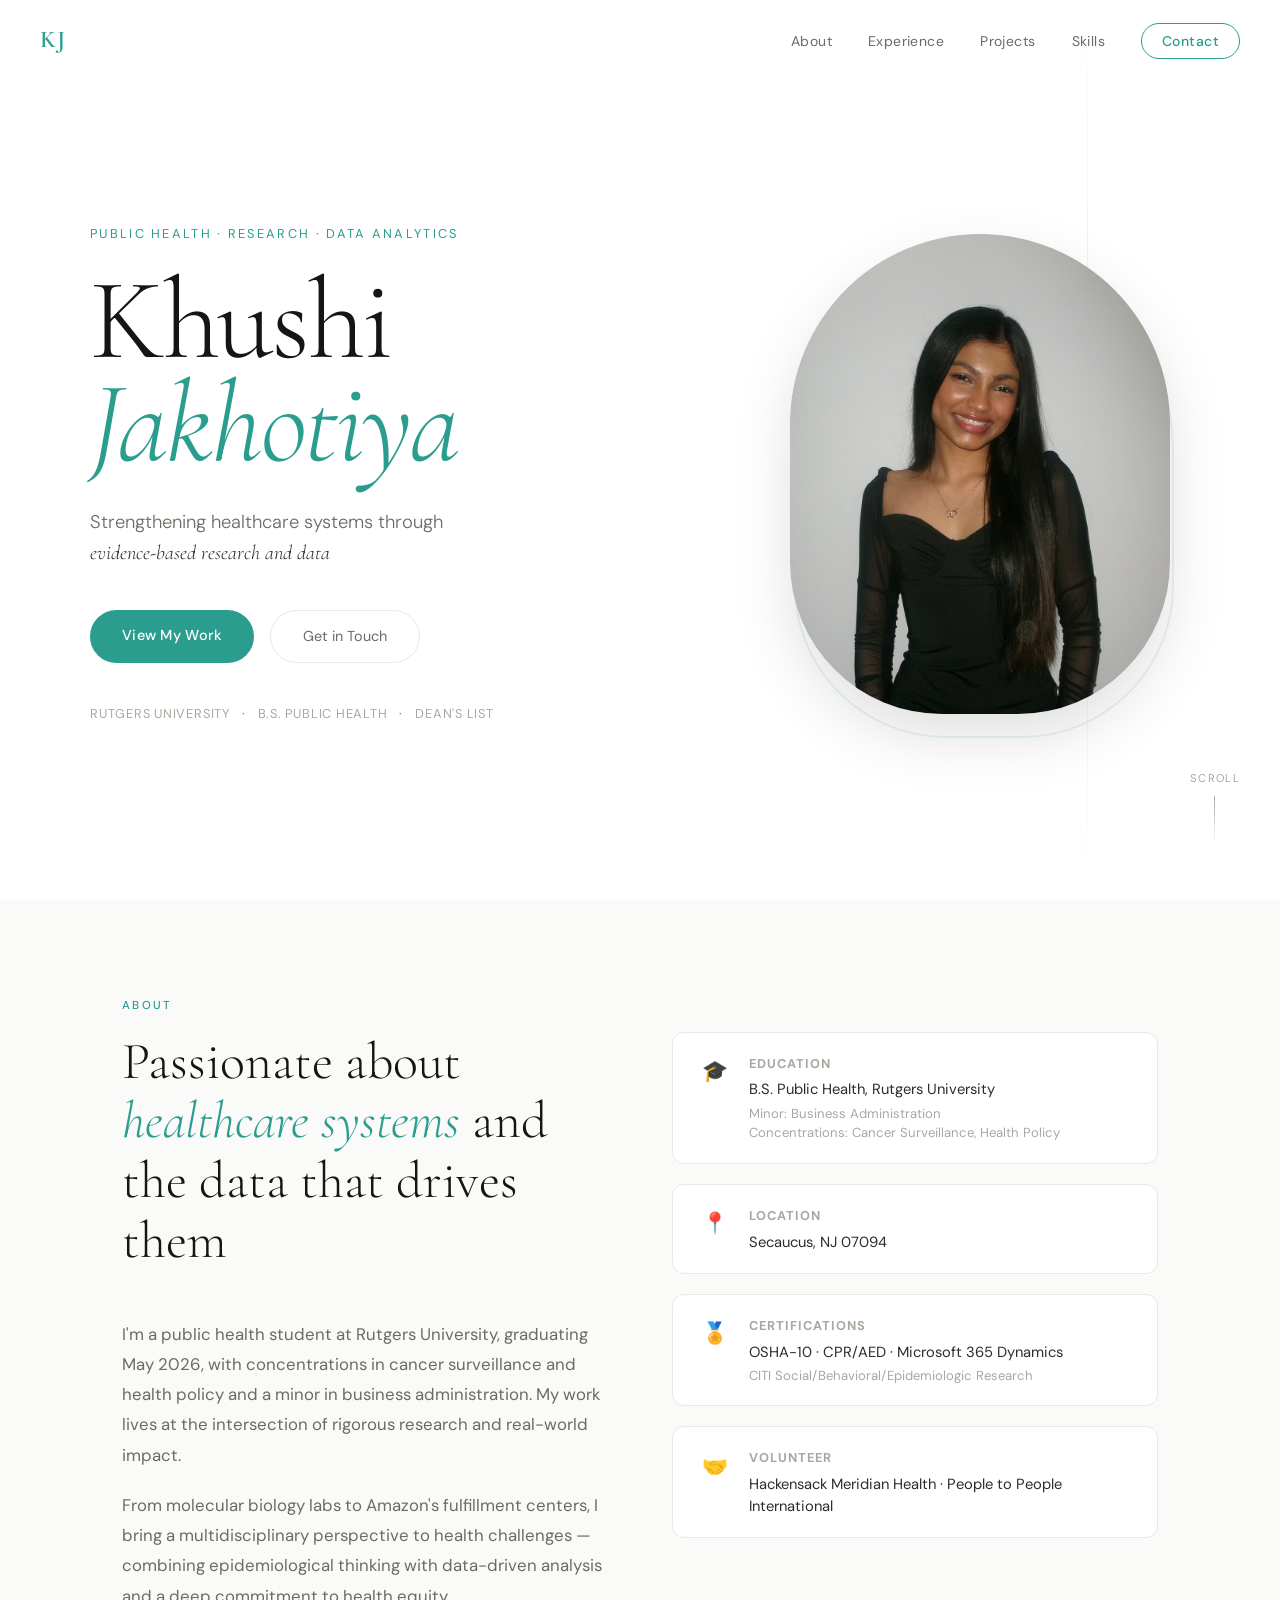
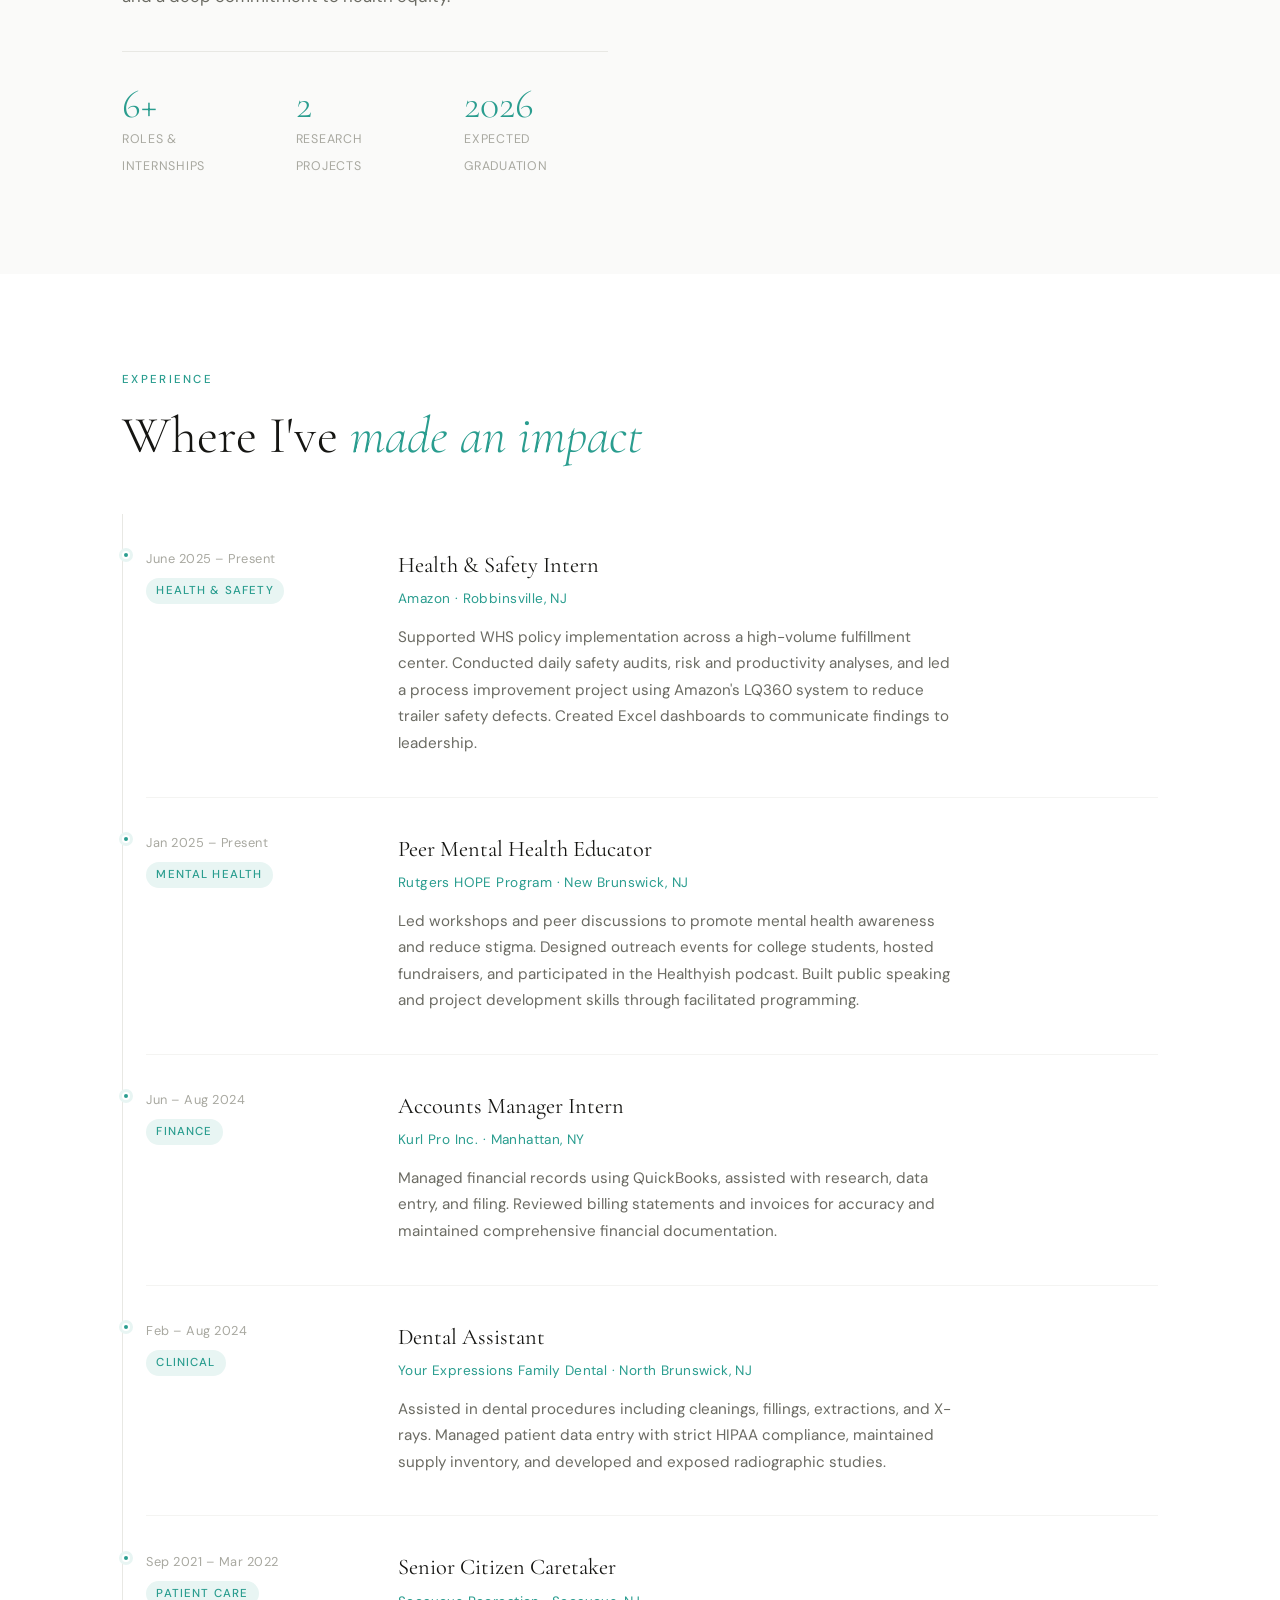
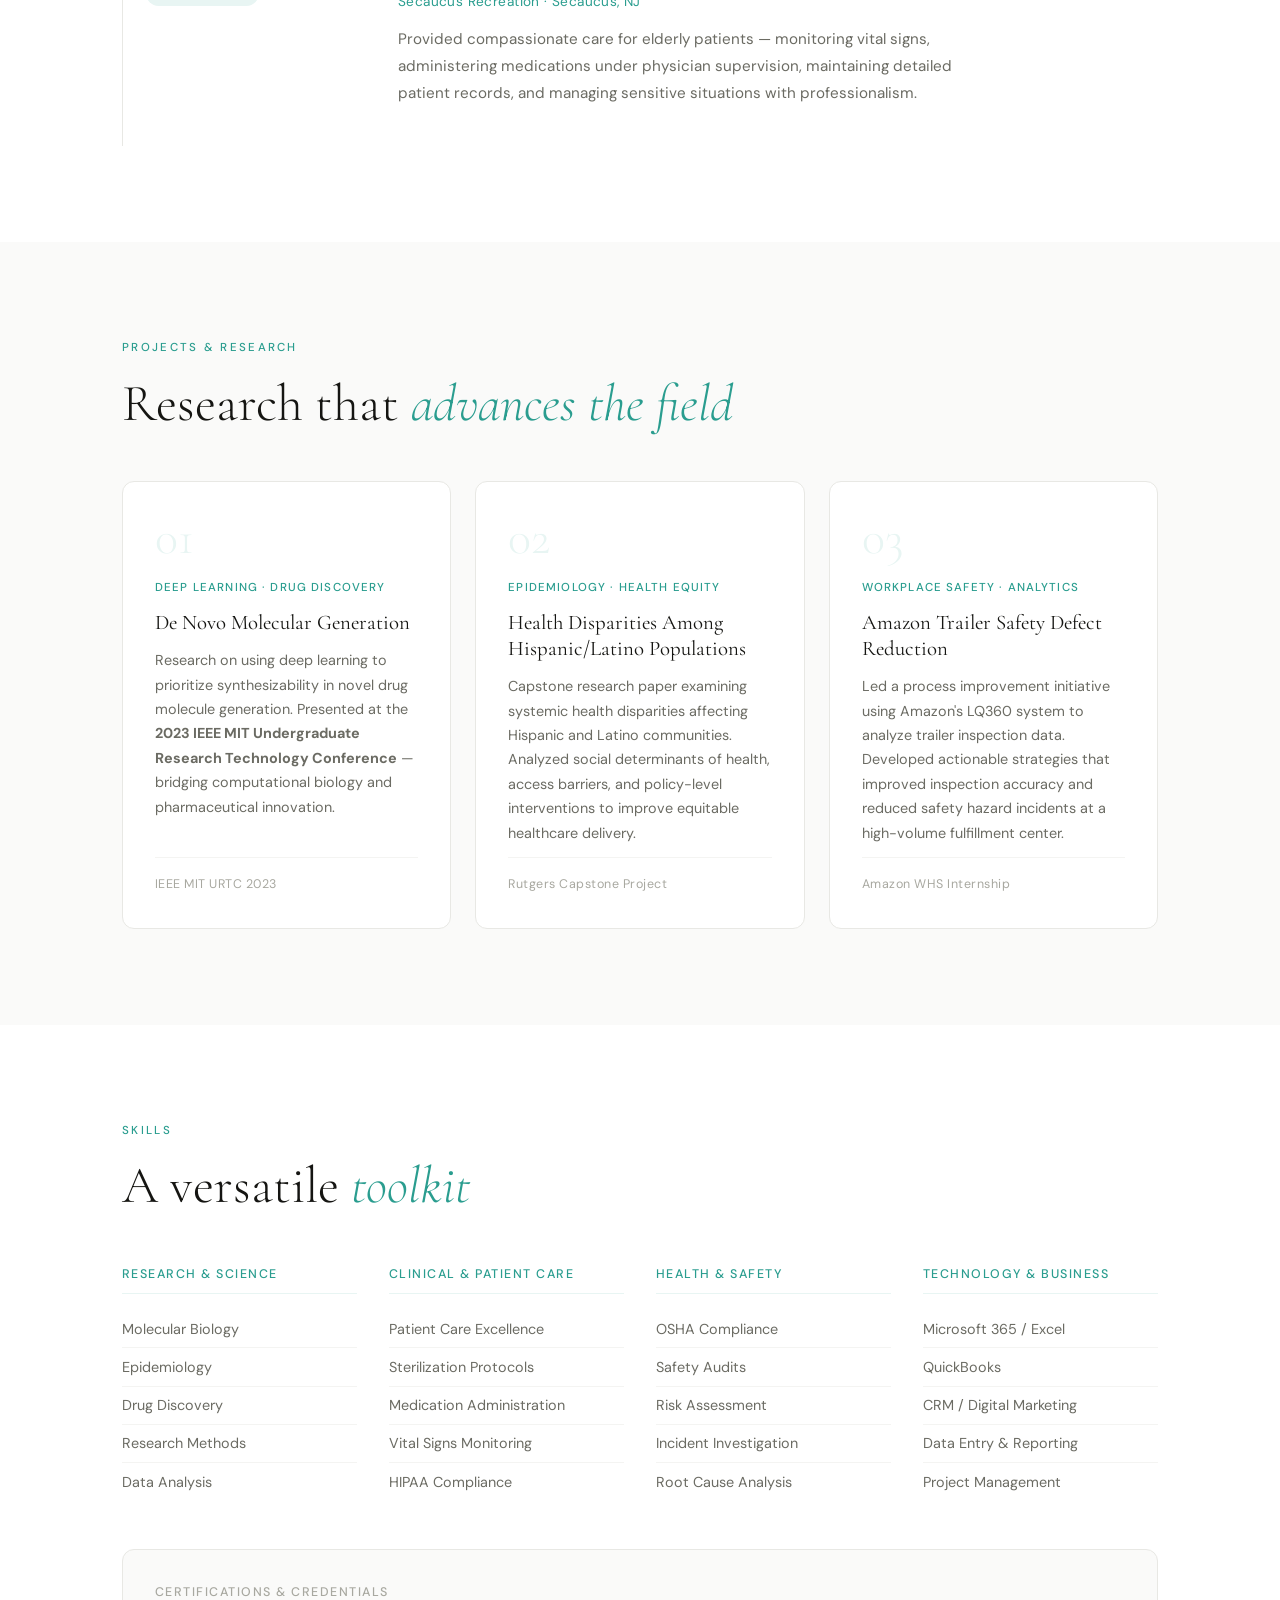
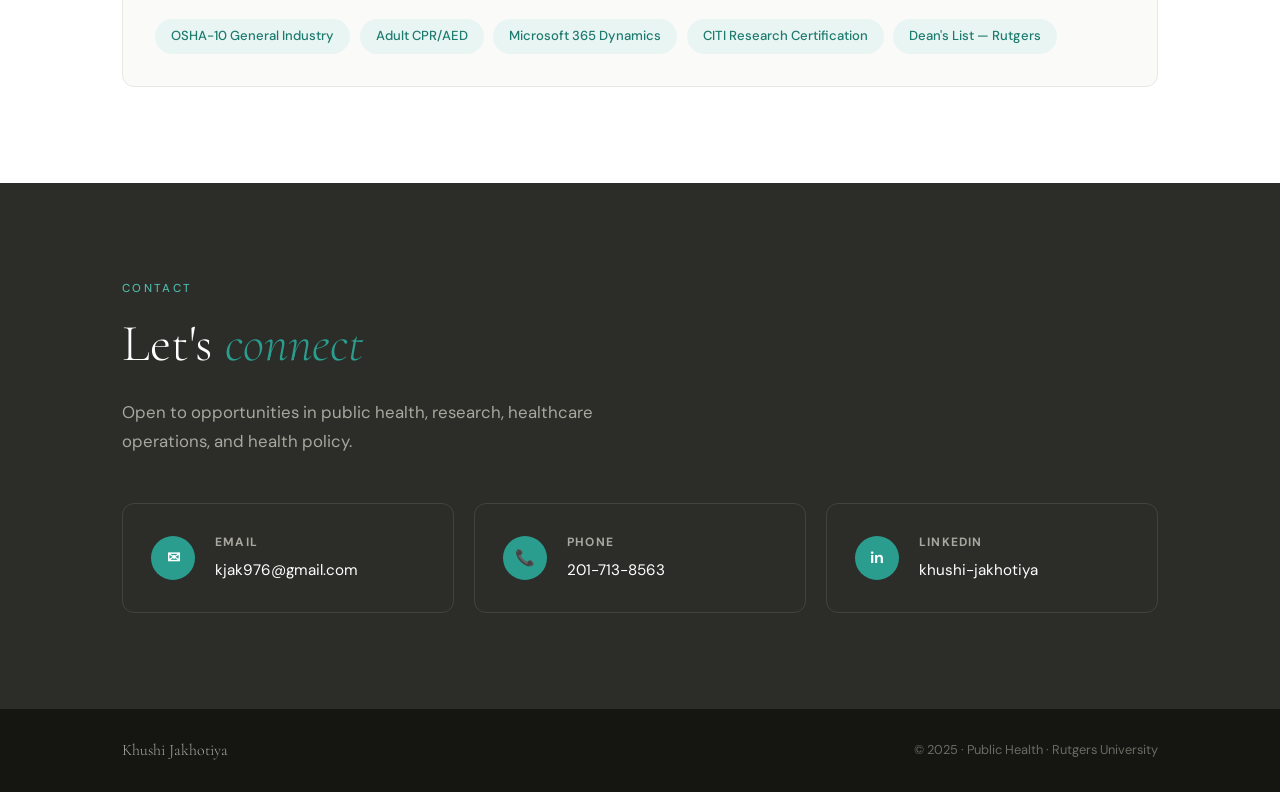
==== index.html @ a1275822 "Add files via upload" ====
<!DOCTYPE html>
<html lang="en">
<head>
  <meta charset="UTF-8" />
  <meta name="viewport" content="width=device-width, initial-scale=1.0" />
  <title>Khushi Jakhotiya — Public Health & Research</title>
  <link rel="stylesheet" href="styles.css" />
  <link rel="preconnect" href="https://fonts.googleapis.com" />
  <link rel="preconnect" href="https://fonts.gstatic.com" crossorigin />
  <link href="https://fonts.googleapis.com/css2?family=Cormorant+Garamond:ital,wght@0,300;0,400;0,600;1,300;1,400&family=DM+Sans:wght@300;400;500&display=swap" rel="stylesheet" />
</head>
<body>

  <!-- NAV -->
  <nav class="nav" id="nav">
    <a href="#hero" class="nav-logo">KJ</a>
    <ul class="nav-links">
      <li><a href="#about">About</a></li>
      <li><a href="#experience">Experience</a></li>
      <li><a href="#projects">Projects</a></li>
      <li><a href="#skills">Skills</a></li>
      <li><a href="#contact" class="nav-cta">Contact</a></li>
    </ul>
    <button class="hamburger" id="hamburger" aria-label="Toggle menu">
      <span></span><span></span><span></span>
    </button>
  </nav>

  <div class="mobile-menu" id="mobileMenu">
    <ul>
      <li><a href="#about" class="mobile-link">About</a></li>
      <li><a href="#experience" class="mobile-link">Experience</a></li>
      <li><a href="#projects" class="mobile-link">Projects</a></li>
      <li><a href="#skills" class="mobile-link">Skills</a></li>
      <li><a href="#contact" class="mobile-link">Contact</a></li>
    </ul>
  </div>

  <!-- HERO -->
  <section class="hero" id="hero">
    <div class="hero-bg-line"></div>
    <div class="hero-inner">
      <div class="hero-content">
        <p class="hero-eyebrow reveal">Public Health · Research · Data Analytics</p>
        <h1 class="hero-name reveal">
          <span class="name-first">Khushi</span><br/>
          <span class="name-last">Jakhotiya</span>
        </h1>
        <p class="hero-tagline reveal">
          Strengthening healthcare systems through<br/>
          <em>evidence-based research and data</em>
        </p>
        <div class="hero-actions reveal">
          <a href="#experience" class="btn-primary">View My Work</a>
          <a href="#contact" class="btn-ghost">Get in Touch</a>
        </div>
        <div class="hero-badge reveal">
          <span>Rutgers University</span>
          <span class="dot">·</span>
          <span>B.S. Public Health</span>
          <span class="dot">·</span>
          <span>Dean's List</span>
        </div>
      </div>
      <div class="hero-photo-wrap reveal">
        <div class="hero-photo-frame">
          <img src="100_1519.jpg" alt="Khushi Jakhotiya" class="hero-photo" />
        </div>
        <div class="hero-photo-accent"></div>
      </div>
    </div>
    <div class="scroll-indicator">
      <span>Scroll</span>
      <div class="scroll-line"></div>
    </div>
  </section>

  <!-- ABOUT -->
  <section class="about" id="about">
    <div class="container">
      <div class="section-label">About</div>
      <div class="about-grid">
        <div class="about-text">
          <h2 class="section-title reveal">Passionate about <em>healthcare systems</em> and the data that drives them</h2>
          <p class="body-text reveal">
            I'm a public health student at Rutgers University, graduating May 2026, with concentrations in cancer surveillance and health policy and a minor in business administration. My work lives at the intersection of rigorous research and real-world impact.
          </p>
          <p class="body-text reveal">
            From molecular biology labs to Amazon's fulfillment centers, I bring a multidisciplinary perspective to health challenges — combining epidemiological thinking with data-driven analysis and a deep commitment to health equity.
          </p>
          <div class="about-stats reveal">
            <div class="stat">
              <span class="stat-num">6+</span>
              <span class="stat-label">Roles & Internships</span>
            </div>
            <div class="stat">
              <span class="stat-num">2</span>
              <span class="stat-label">Research Projects</span>
            </div>
            <div class="stat">
              <span class="stat-num">2026</span>
              <span class="stat-label">Expected Graduation</span>
            </div>
          </div>
        </div>
        <div class="about-details reveal">
          <div class="detail-card">
            <div class="detail-icon">🎓</div>
            <div>
              <strong>Education</strong>
              <p>B.S. Public Health, Rutgers University</p>
              <p class="detail-sub">Minor: Business Administration<br/>Concentrations: Cancer Surveillance, Health Policy</p>
            </div>
          </div>
          <div class="detail-card">
            <div class="detail-icon">📍</div>
            <div>
              <strong>Location</strong>
              <p>Secaucus, NJ 07094</p>
            </div>
          </div>
          <div class="detail-card">
            <div class="detail-icon">🏅</div>
            <div>
              <strong>Certifications</strong>
              <p>OSHA-10 · CPR/AED · Microsoft 365 Dynamics</p>
              <p class="detail-sub">CITI Social/Behavioral/Epidemiologic Research</p>
            </div>
          </div>
          <div class="detail-card">
            <div class="detail-icon">🤝</div>
            <div>
              <strong>Volunteer</strong>
              <p>Hackensack Meridian Health · People to People International</p>
            </div>
          </div>
        </div>
      </div>
    </div>
  </section>

  <!-- EXPERIENCE -->
  <section class="experience" id="experience">
    <div class="container">
      <div class="section-label">Experience</div>
      <h2 class="section-title reveal">Where I've <em>made an impact</em></h2>

      <div class="timeline">

        <div class="timeline-item reveal">
          <div class="timeline-meta">
            <span class="timeline-date">June 2025 – Present</span>
            <span class="timeline-tag">Health & Safety</span>
          </div>
          <div class="timeline-body">
            <h3>Health & Safety Intern</h3>
            <h4>Amazon · Robbinsville, NJ</h4>
            <p>Supported WHS policy implementation across a high-volume fulfillment center. Conducted daily safety audits, risk and productivity analyses, and led a process improvement project using Amazon's LQ360 system to reduce trailer safety defects. Created Excel dashboards to communicate findings to leadership.</p>
          </div>
        </div>

        <div class="timeline-item reveal">
          <div class="timeline-meta">
            <span class="timeline-date">Jan 2025 – Present</span>
            <span class="timeline-tag">Mental Health</span>
          </div>
          <div class="timeline-body">
            <h3>Peer Mental Health Educator</h3>
            <h4>Rutgers HOPE Program · New Brunswick, NJ</h4>
            <p>Led workshops and peer discussions to promote mental health awareness and reduce stigma. Designed outreach events for college students, hosted fundraisers, and participated in the Healthyish podcast. Built public speaking and project development skills through facilitated programming.</p>
          </div>
        </div>

        <div class="timeline-item reveal">
          <div class="timeline-meta">
            <span class="timeline-date">Jun – Aug 2024</span>
            <span class="timeline-tag">Finance</span>
          </div>
          <div class="timeline-body">
            <h3>Accounts Manager Intern</h3>
            <h4>Kurl Pro Inc. · Manhattan, NY</h4>
            <p>Managed financial records using QuickBooks, assisted with research, data entry, and filing. Reviewed billing statements and invoices for accuracy and maintained comprehensive financial documentation.</p>
          </div>
        </div>

        <div class="timeline-item reveal">
          <div class="timeline-meta">
            <span class="timeline-date">Feb – Aug 2024</span>
            <span class="timeline-tag">Clinical</span>
          </div>
          <div class="timeline-body">
            <h3>Dental Assistant</h3>
            <h4>Your Expressions Family Dental · North Brunswick, NJ</h4>
            <p>Assisted in dental procedures including cleanings, fillings, extractions, and X-rays. Managed patient data entry with strict HIPAA compliance, maintained supply inventory, and developed and exposed radiographic studies.</p>
          </div>
        </div>

        <div class="timeline-item reveal">
          <div class="timeline-meta">
            <span class="timeline-date">Sep 2021 – Mar 2022</span>
            <span class="timeline-tag">Patient Care</span>
          </div>
          <div class="timeline-body">
            <h3>Senior Citizen Caretaker</h3>
            <h4>Secaucus Recreation · Secaucus, NJ</h4>
            <p>Provided compassionate care for elderly patients — monitoring vital signs, administering medications under physician supervision, maintaining detailed patient records, and managing sensitive situations with professionalism.</p>
          </div>
        </div>

      </div>
    </div>
  </section>

  <!-- PROJECTS -->
  <section class="projects" id="projects">
    <div class="container">
      <div class="section-label">Projects & Research</div>
      <h2 class="section-title reveal">Research that <em>advances the field</em></h2>

      <div class="projects-grid">
        <div class="project-card reveal">
          <div class="project-num">01</div>
          <div class="project-tag">Deep Learning · Drug Discovery</div>
          <h3>De Novo Molecular Generation</h3>
          <p>Research on using deep learning to prioritize synthesizability in novel drug molecule generation. Presented at the <strong>2023 IEEE MIT Undergraduate Research Technology Conference</strong> — bridging computational biology and pharmaceutical innovation.</p>
          <div class="project-footer">
            <span>IEEE MIT URTC 2023</span>
          </div>
        </div>

        <div class="project-card reveal">
          <div class="project-num">02</div>
          <div class="project-tag">Epidemiology · Health Equity</div>
          <h3>Health Disparities Among Hispanic/Latino Populations</h3>
          <p>Capstone research paper examining systemic health disparities affecting Hispanic and Latino communities. Analyzed social determinants of health, access barriers, and policy-level interventions to improve equitable healthcare delivery.</p>
          <div class="project-footer">
            <span>Rutgers Capstone Project</span>
          </div>
        </div>

        <div class="project-card reveal">
          <div class="project-num">03</div>
          <div class="project-tag">Workplace Safety · Analytics</div>
          <h3>Amazon Trailer Safety Defect Reduction</h3>
          <p>Led a process improvement initiative using Amazon's LQ360 system to analyze trailer inspection data. Developed actionable strategies that improved inspection accuracy and reduced safety hazard incidents at a high-volume fulfillment center.</p>
          <div class="project-footer">
            <span>Amazon WHS Internship</span>
          </div>
        </div>
      </div>
    </div>
  </section>

  <!-- SKILLS -->
  <section class="skills" id="skills">
    <div class="container">
      <div class="section-label">Skills</div>
      <h2 class="section-title reveal">A versatile <em>toolkit</em></h2>

      <div class="skills-grid">
        <div class="skill-group reveal">
          <h4>Research & Science</h4>
          <ul>
            <li>Molecular Biology</li>
            <li>Epidemiology</li>
            <li>Drug Discovery</li>
            <li>Research Methods</li>
            <li>Data Analysis</li>
          </ul>
        </div>
        <div class="skill-group reveal">
          <h4>Clinical & Patient Care</h4>
          <ul>
            <li>Patient Care Excellence</li>
            <li>Sterilization Protocols</li>
            <li>Medication Administration</li>
            <li>Vital Signs Monitoring</li>
            <li>HIPAA Compliance</li>
          </ul>
        </div>
        <div class="skill-group reveal">
          <h4>Health & Safety</h4>
          <ul>
            <li>OSHA Compliance</li>
            <li>Safety Audits</li>
            <li>Risk Assessment</li>
            <li>Incident Investigation</li>
            <li>Root Cause Analysis</li>
          </ul>
        </div>
        <div class="skill-group reveal">
          <h4>Technology & Business</h4>
          <ul>
            <li>Microsoft 365 / Excel</li>
            <li>QuickBooks</li>
            <li>CRM / Digital Marketing</li>
            <li>Data Entry & Reporting</li>
            <li>Project Management</li>
          </ul>
        </div>
      </div>

      <div class="certifications reveal">
        <h4>Certifications & Credentials</h4>
        <div class="cert-pills">
          <span class="pill">OSHA-10 General Industry</span>
          <span class="pill">Adult CPR/AED</span>
          <span class="pill">Microsoft 365 Dynamics</span>
          <span class="pill">CITI Research Certification</span>
          <span class="pill">Dean's List — Rutgers</span>
        </div>
      </div>
    </div>
  </section>

  <!-- CONTACT -->
  <section class="contact" id="contact">
    <div class="container">
      <div class="section-label">Contact</div>
      <h2 class="section-title reveal">Let's <em>connect</em></h2>
      <p class="contact-sub reveal">Open to opportunities in public health, research, healthcare operations, and health policy.</p>

      <div class="contact-grid reveal">
        <a href="mailto:kjak976@gmail.com" class="contact-card">
          <div class="contact-icon">✉</div>
          <div>
            <strong>Email</strong>
            <span>kjak976@gmail.com</span>
          </div>
        </a>
        <a href="tel:2017138563" class="contact-card">
          <div class="contact-icon">📞</div>
          <div>
            <strong>Phone</strong>
            <span>201-713-8563</span>
          </div>
        </a>
        <a href="https://www.linkedin.com/in/khushi-jakhotiya" target="_blank" rel="noopener" class="contact-card">
          <div class="contact-icon">in</div>
          <div>
            <strong>LinkedIn</strong>
            <span>khushi-jakhotiya</span>
          </div>
        </a>
      </div>
    </div>
  </section>

  <!-- FOOTER -->
  <footer class="footer">
    <div class="container footer-inner">
      <span class="footer-name">Khushi Jakhotiya</span>
      <span class="footer-copy">© 2025 · Public Health · Rutgers University</span>
    </div>
  </footer>

  <script src="main.js"></script>
</body>
</html>
---- styles.css ----
/* ─── CSS VARIABLES ─────────────────────────────────────── */
:root {
  --teal:       #2a9d8f;
  --teal-light: #4db6a8;
  --teal-pale:  #e8f5f3;
  --teal-dark:  #1d7a6e;
  --white:      #ffffff;
  --off-white:  #fafaf9;
  --gray-100:   #f4f4f2;
  --gray-200:   #e8e8e4;
  --gray-400:   #a8a8a0;
  --gray-600:   #6b6b63;
  --gray-800:   #2c2c28;
  --black:      #151512;

  --font-display: 'Cormorant Garamond', Georgia, serif;
  --font-body:    'DM Sans', sans-serif;

  --container: 1100px;
  --radius: 12px;
  --transition: 0.35s cubic-bezier(0.4, 0, 0.2, 1);
}

/* ─── RESET ──────────────────────────────────────────────── */
*, *::before, *::after { box-sizing: border-box; margin: 0; padding: 0; }
html { scroll-behavior: smooth; }
body {
  font-family: var(--font-body);
  background: var(--white);
  color: var(--gray-800);
  line-height: 1.7;
  overflow-x: hidden;
}
a { text-decoration: none; color: inherit; }
ul { list-style: none; }
img { display: block; max-width: 100%; }

/* ─── CONTAINER ──────────────────────────────────────────── */
.container {
  max-width: var(--container);
  margin: 0 auto;
  padding: 0 2rem;
}

/* ─── REVEAL ANIMATION ───────────────────────────────────── */
.reveal {
  opacity: 0;
  transform: translateY(28px);
  transition: opacity 0.7s ease, transform 0.7s ease;
}
.reveal.visible {
  opacity: 1;
  transform: translateY(0);
}

/* ─── NAV ────────────────────────────────────────────────── */
.nav {
  position: fixed;
  top: 0; left: 0; right: 0;
  z-index: 100;
  display: flex;
  align-items: center;
  justify-content: space-between;
  padding: 1.25rem 2.5rem;
  transition: background var(--transition), box-shadow var(--transition);
}
.nav.scrolled {
  background: rgba(255,255,255,0.95);
  backdrop-filter: blur(12px);
  box-shadow: 0 1px 0 var(--gray-200);
}
.nav-logo {
  font-family: var(--font-display);
  font-size: 1.5rem;
  font-weight: 600;
  color: var(--teal);
  letter-spacing: 0.05em;
}
.nav-links {
  display: flex;
  gap: 2.25rem;
  align-items: center;
}
.nav-links a {
  font-size: 0.875rem;
  font-weight: 400;
  color: var(--gray-600);
  letter-spacing: 0.03em;
  transition: color var(--transition);
}
.nav-links a:hover { color: var(--teal); }
.nav-cta {
  padding: 0.5rem 1.25rem !important;
  border: 1.5px solid var(--teal) !important;
  border-radius: 40px;
  color: var(--teal) !important;
  font-weight: 500 !important;
  transition: background var(--transition), color var(--transition) !important;
}
.nav-cta:hover {
  background: var(--teal) !important;
  color: white !important;
}
.hamburger {
  display: none;
  flex-direction: column;
  gap: 5px;
  background: none;
  border: none;
  cursor: pointer;
  padding: 4px;
}
.hamburger span {
  display: block;
  width: 22px; height: 2px;
  background: var(--gray-800);
  transition: var(--transition);
}
.mobile-menu {
  display: none;
  position: fixed;
  top: 0; left: 0; right: 0; bottom: 0;
  background: var(--white);
  z-index: 99;
  align-items: center;
  justify-content: center;
}
.mobile-menu.open { display: flex; }
.mobile-menu ul {
  display: flex;
  flex-direction: column;
  gap: 2rem;
  text-align: center;
}
.mobile-link {
  font-family: var(--font-display);
  font-size: 2rem;
  font-weight: 300;
  color: var(--gray-800);
  transition: color var(--transition);
}
.mobile-link:hover { color: var(--teal); }

/* ─── HERO ───────────────────────────────────────────────── */
.hero {
  min-height: 100vh;
  display: flex;
  flex-direction: column;
  justify-content: center;
  padding: 7rem 2.5rem 4rem;
  position: relative;
  background: var(--white);
  overflow: hidden;
}
.hero-bg-line {
  position: absolute;
  top: 0; right: 15%;
  width: 1px;
  height: 100%;
  background: linear-gradient(to bottom, transparent, var(--teal-pale) 30%, var(--teal-pale) 70%, transparent);
}
.hero-inner {
  max-width: var(--container);
  margin: 0 auto;
  width: 100%;
  display: grid;
  grid-template-columns: 1fr 420px;
  gap: 4rem;
  align-items: center;
  position: relative;
}
.hero-content {
  position: relative;
}
.hero-eyebrow {
  font-size: 0.8rem;
  font-weight: 400;
  letter-spacing: 0.18em;
  text-transform: uppercase;
  color: var(--teal);
  margin-bottom: 1.5rem;
}
.hero-name {
  font-family: var(--font-display);
  font-size: clamp(3.5rem, 9vw, 7.5rem);
  font-weight: 300;
  line-height: 0.9;
  color: var(--black);
  margin-bottom: 2rem;
  letter-spacing: -0.02em;
}
.name-last {
  color: var(--teal);
  font-style: italic;
}
.hero-tagline {
  font-size: clamp(1rem, 2vw, 1.15rem);
  color: var(--gray-600);
  font-weight: 300;
  line-height: 1.6;
  margin-bottom: 2.5rem;
}
.hero-tagline em {
  color: var(--gray-800);
  font-style: italic;
  font-family: var(--font-display);
  font-size: 1.1em;
}
.hero-actions {
  display: flex;
  gap: 1rem;
  flex-wrap: wrap;
  margin-bottom: 2.5rem;
}
.hero-badge {
  display: flex;
  align-items: center;
  gap: 0.75rem;
  font-size: 0.8rem;
  color: var(--gray-400);
  letter-spacing: 0.06em;
  text-transform: uppercase;
  flex-wrap: wrap;
}
/* Photo */
.hero-photo-wrap {
  position: relative;
  display: flex;
  justify-content: center;
}
.hero-photo-frame {
  position: relative;
  width: 380px;
  height: 480px;
  border-radius: 200px 200px 160px 160px;
  overflow: hidden;
  z-index: 2;
  box-shadow: 0 24px 60px rgba(0,0,0,0.12);
}
.hero-photo {
  width: 100%;
  height: 100%;
  object-fit: cover;
  object-position: center top;
  display: block;
  transition: transform 0.6s ease;
}
.hero-photo-frame:hover .hero-photo {
  transform: scale(1.04);
}
.hero-photo-accent {
  position: absolute;
  top: 24px;
  left: 24px;
  width: 380px;
  height: 480px;
  border-radius: 200px 200px 160px 160px;
  border: 2px solid var(--teal-pale);
  z-index: 1;
}
.dot { color: var(--teal); }
.scroll-indicator {
  position: absolute;
  right: 2.5rem;
  bottom: 3.5rem;
  display: flex;
  flex-direction: column;
  align-items: center;
  gap: 0.5rem;
  font-size: 0.7rem;
  letter-spacing: 0.12em;
  text-transform: uppercase;
  color: var(--gray-400);
}
.scroll-line {
  width: 1px;
  height: 48px;
  background: linear-gradient(to bottom, var(--gray-400), transparent);
  animation: scrollPulse 2s ease infinite;
}
@keyframes scrollPulse {
  0%, 100% { opacity: 0.3; transform: scaleY(1); }
  50% { opacity: 1; transform: scaleY(1.1); }
}

/* ─── BUTTONS ────────────────────────────────────────────── */
.btn-primary {
  display: inline-block;
  padding: 0.85rem 2rem;
  background: var(--teal);
  color: white;
  border-radius: 40px;
  font-size: 0.9rem;
  font-weight: 500;
  letter-spacing: 0.02em;
  transition: background var(--transition), transform var(--transition), box-shadow var(--transition);
}
.btn-primary:hover {
  background: var(--teal-dark);
  transform: translateY(-2px);
  box-shadow: 0 8px 24px rgba(42,157,143,0.3);
}
.btn-ghost {
  display: inline-block;
  padding: 0.85rem 2rem;
  border: 1.5px solid var(--gray-200);
  color: var(--gray-600);
  border-radius: 40px;
  font-size: 0.9rem;
  font-weight: 400;
  transition: border-color var(--transition), color var(--transition);
}
.btn-ghost:hover {
  border-color: var(--teal);
  color: var(--teal);
}

/* ─── SECTION SHARED ─────────────────────────────────────── */
section { padding: 6rem 0; }
.section-label {
  font-size: 0.72rem;
  font-weight: 500;
  letter-spacing: 0.2em;
  text-transform: uppercase;
  color: var(--teal);
  margin-bottom: 1rem;
}
.section-title {
  font-family: var(--font-display);
  font-size: clamp(2rem, 5vw, 3.25rem);
  font-weight: 300;
  line-height: 1.15;
  color: var(--black);
  margin-bottom: 3rem;
}
.section-title em {
  color: var(--teal);
  font-style: italic;
}
.body-text {
  font-size: 1.05rem;
  color: var(--gray-600);
  line-height: 1.8;
  max-width: 520px;
  margin-bottom: 1.25rem;
}

/* ─── ABOUT ──────────────────────────────────────────────── */
.about { background: var(--off-white); }
.about-grid {
  display: grid;
  grid-template-columns: 1fr 1fr;
  gap: 4rem;
  align-items: start;
}
.about-stats {
  display: flex;
  gap: 2.5rem;
  margin-top: 2.5rem;
  padding-top: 2rem;
  border-top: 1px solid var(--gray-200);
}
.stat-num {
  display: block;
  font-family: var(--font-display);
  font-size: 2.5rem;
  font-weight: 300;
  color: var(--teal);
  line-height: 1;
}
.stat-label {
  font-size: 0.78rem;
  color: var(--gray-400);
  text-transform: uppercase;
  letter-spacing: 0.06em;
}
.about-details {
  display: flex;
  flex-direction: column;
  gap: 1.25rem;
}
.detail-card {
  display: flex;
  gap: 1rem;
  padding: 1.25rem 1.5rem;
  background: var(--white);
  border-radius: var(--radius);
  border: 1px solid var(--gray-200);
  transition: border-color var(--transition), box-shadow var(--transition);
}
.detail-card:hover {
  border-color: var(--teal-light);
  box-shadow: 0 4px 20px rgba(42,157,143,0.08);
}
.detail-icon {
  font-size: 1.3rem;
  flex-shrink: 0;
  width: 36px;
  height: 36px;
  display: flex;
  align-items: center;
  justify-content: center;
}
.detail-card strong {
  display: block;
  font-size: 0.8rem;
  text-transform: uppercase;
  letter-spacing: 0.08em;
  color: var(--gray-400);
  margin-bottom: 0.25rem;
}
.detail-card p { font-size: 0.92rem; color: var(--gray-800); line-height: 1.5; }
.detail-sub { color: var(--gray-400) !important; font-size: 0.82rem !important; margin-top: 0.2rem; }

/* ─── EXPERIENCE ─────────────────────────────────────────── */
.experience { background: var(--white); }
.timeline { position: relative; padding-left: 1.5rem; }
.timeline::before {
  content: '';
  position: absolute;
  left: 0; top: 0; bottom: 0;
  width: 1px;
  background: var(--gray-200);
}
.timeline-item {
  position: relative;
  display: grid;
  grid-template-columns: 220px 1fr;
  gap: 2rem;
  padding: 2rem 0 2.5rem;
  border-bottom: 1px solid var(--gray-100);
}
.timeline-item::before {
  content: '';
  position: absolute;
  left: -1.5rem;
  top: 2.35rem;
  width: 8px; height: 8px;
  border-radius: 50%;
  background: var(--teal);
  border: 2px solid var(--white);
  box-shadow: 0 0 0 3px var(--teal-pale);
}
.timeline-item:last-child { border-bottom: none; }
.timeline-meta {
  display: flex;
  flex-direction: column;
  gap: 0.5rem;
  padding-top: 0.15rem;
}
.timeline-date {
  font-size: 0.8rem;
  color: var(--gray-400);
  letter-spacing: 0.04em;
}
.timeline-tag {
  display: inline-block;
  font-size: 0.72rem;
  font-weight: 500;
  letter-spacing: 0.1em;
  text-transform: uppercase;
  color: var(--teal);
  background: var(--teal-pale);
  padding: 0.2rem 0.65rem;
  border-radius: 20px;
  width: fit-content;
}
.timeline-body h3 {
  font-family: var(--font-display);
  font-size: 1.4rem;
  font-weight: 400;
  color: var(--black);
  margin-bottom: 0.2rem;
}
.timeline-body h4 {
  font-size: 0.85rem;
  font-weight: 400;
  color: var(--teal);
  margin-bottom: 0.85rem;
  letter-spacing: 0.03em;
}
.timeline-body p {
  font-size: 0.95rem;
  color: var(--gray-600);
  line-height: 1.75;
  max-width: 560px;
}

/* ─── PROJECTS ───────────────────────────────────────────── */
.projects { background: var(--off-white); }
.projects-grid {
  display: grid;
  grid-template-columns: repeat(3, 1fr);
  gap: 1.5rem;
}
.project-card {
  background: var(--white);
  border: 1px solid var(--gray-200);
  border-radius: var(--radius);
  padding: 2rem;
  display: flex;
  flex-direction: column;
  gap: 0.75rem;
  transition: border-color var(--transition), box-shadow var(--transition), transform var(--transition);
  cursor: default;
}
.project-card:hover {
  border-color: var(--teal);
  box-shadow: 0 12px 40px rgba(42,157,143,0.1);
  transform: translateY(-4px);
}
.project-num {
  font-family: var(--font-display);
  font-size: 3rem;
  font-weight: 300;
  color: var(--teal-pale);
  line-height: 1;
  margin-bottom: 0.25rem;
}
.project-tag {
  font-size: 0.72rem;
  font-weight: 500;
  letter-spacing: 0.1em;
  text-transform: uppercase;
  color: var(--teal);
}
.project-card h3 {
  font-family: var(--font-display);
  font-size: 1.3rem;
  font-weight: 400;
  color: var(--black);
  line-height: 1.25;
}
.project-card p {
  font-size: 0.9rem;
  color: var(--gray-600);
  line-height: 1.7;
  flex: 1;
}
.project-footer {
  padding-top: 1rem;
  border-top: 1px solid var(--gray-100);
  font-size: 0.78rem;
  color: var(--gray-400);
  letter-spacing: 0.04em;
}

/* ─── SKILLS ─────────────────────────────────────────────── */
.skills { background: var(--white); }
.skills-grid {
  display: grid;
  grid-template-columns: repeat(4, 1fr);
  gap: 2rem;
  margin-bottom: 3rem;
}
.skill-group h4 {
  font-size: 0.78rem;
  font-weight: 500;
  letter-spacing: 0.12em;
  text-transform: uppercase;
  color: var(--teal);
  margin-bottom: 1rem;
  padding-bottom: 0.5rem;
  border-bottom: 1px solid var(--teal-pale);
}
.skill-group li {
  font-size: 0.9rem;
  color: var(--gray-600);
  padding: 0.4rem 0;
  border-bottom: 1px solid var(--gray-100);
}
.skill-group li:last-child { border-bottom: none; }
.certifications {
  padding: 2rem;
  background: var(--off-white);
  border-radius: var(--radius);
  border: 1px solid var(--gray-200);
}
.certifications h4 {
  font-size: 0.78rem;
  font-weight: 500;
  letter-spacing: 0.12em;
  text-transform: uppercase;
  color: var(--gray-400);
  margin-bottom: 1rem;
}
.cert-pills {
  display: flex;
  flex-wrap: wrap;
  gap: 0.6rem;
}
.pill {
  font-size: 0.82rem;
  padding: 0.4rem 1rem;
  background: var(--teal-pale);
  color: var(--teal-dark);
  border-radius: 40px;
  font-weight: 500;
}

/* ─── CONTACT ────────────────────────────────────────────── */
.contact { background: var(--gray-800); }
.contact .section-label { color: var(--teal-light); }
.contact .section-title { color: var(--white); }
.contact-sub {
  font-size: 1.05rem;
  color: var(--gray-400);
  margin-top: -1.5rem;
  margin-bottom: 3rem;
  max-width: 480px;
}
.contact-grid {
  display: grid;
  grid-template-columns: repeat(3, 1fr);
  gap: 1.25rem;
}
.contact-card {
  display: flex;
  align-items: center;
  gap: 1.25rem;
  padding: 1.75rem;
  border: 1px solid rgba(255,255,255,0.1);
  border-radius: var(--radius);
  color: var(--white);
  transition: border-color var(--transition), background var(--transition), transform var(--transition);
}
.contact-card:hover {
  border-color: var(--teal);
  background: rgba(42,157,143,0.08);
  transform: translateY(-3px);
}
.contact-icon {
  width: 44px; height: 44px;
  background: var(--teal);
  border-radius: 50%;
  display: flex; align-items: center; justify-content: center;
  font-size: 1rem;
  font-weight: 700;
  color: white;
  flex-shrink: 0;
}
.contact-card strong {
  display: block;
  font-size: 0.75rem;
  text-transform: uppercase;
  letter-spacing: 0.1em;
  color: var(--gray-400);
  margin-bottom: 0.2rem;
}
.contact-card span {
  font-size: 0.95rem;
  color: var(--white);
}

/* ─── FOOTER ─────────────────────────────────────────────── */
.footer {
  background: var(--black);
  padding: 1.75rem 0;
}
.footer-inner {
  display: flex;
  align-items: center;
  justify-content: space-between;
}
.footer-name {
  font-family: var(--font-display);
  font-size: 1rem;
  font-weight: 300;
  color: var(--gray-400);
}
.footer-copy {
  font-size: 0.8rem;
  color: var(--gray-600);
}

/* ─── RESPONSIVE ─────────────────────────────────────────── */
@media (max-width: 960px) {
  .hero-inner { grid-template-columns: 1fr; gap: 2.5rem; }
  .hero-photo-wrap { order: -1; }
  .hero-photo-frame { width: 260px; height: 330px; }
  .hero-photo-accent { width: 260px; height: 330px; }
  .about-grid { grid-template-columns: 1fr; gap: 2.5rem; }
  .timeline-item { grid-template-columns: 1fr; gap: 0.5rem; }
  .projects-grid { grid-template-columns: 1fr; }
  .skills-grid { grid-template-columns: repeat(2, 1fr); }
  .contact-grid { grid-template-columns: 1fr; }
}
@media (max-width: 680px) {
  .nav-links { display: none; }
  .hamburger { display: flex; }
  .hero { padding: 6rem 1.5rem 3rem; }
  .hero-photo-frame { width: 180px; height: 230px; }
  .hero-photo-accent { width: 180px; height: 230px; }
  .scroll-indicator { display: none; }
  .skills-grid { grid-template-columns: 1fr; }
  section { padding: 4rem 0; }
  .container { padding: 0 1.5rem; }
  .about-stats { gap: 1.5rem; }
}
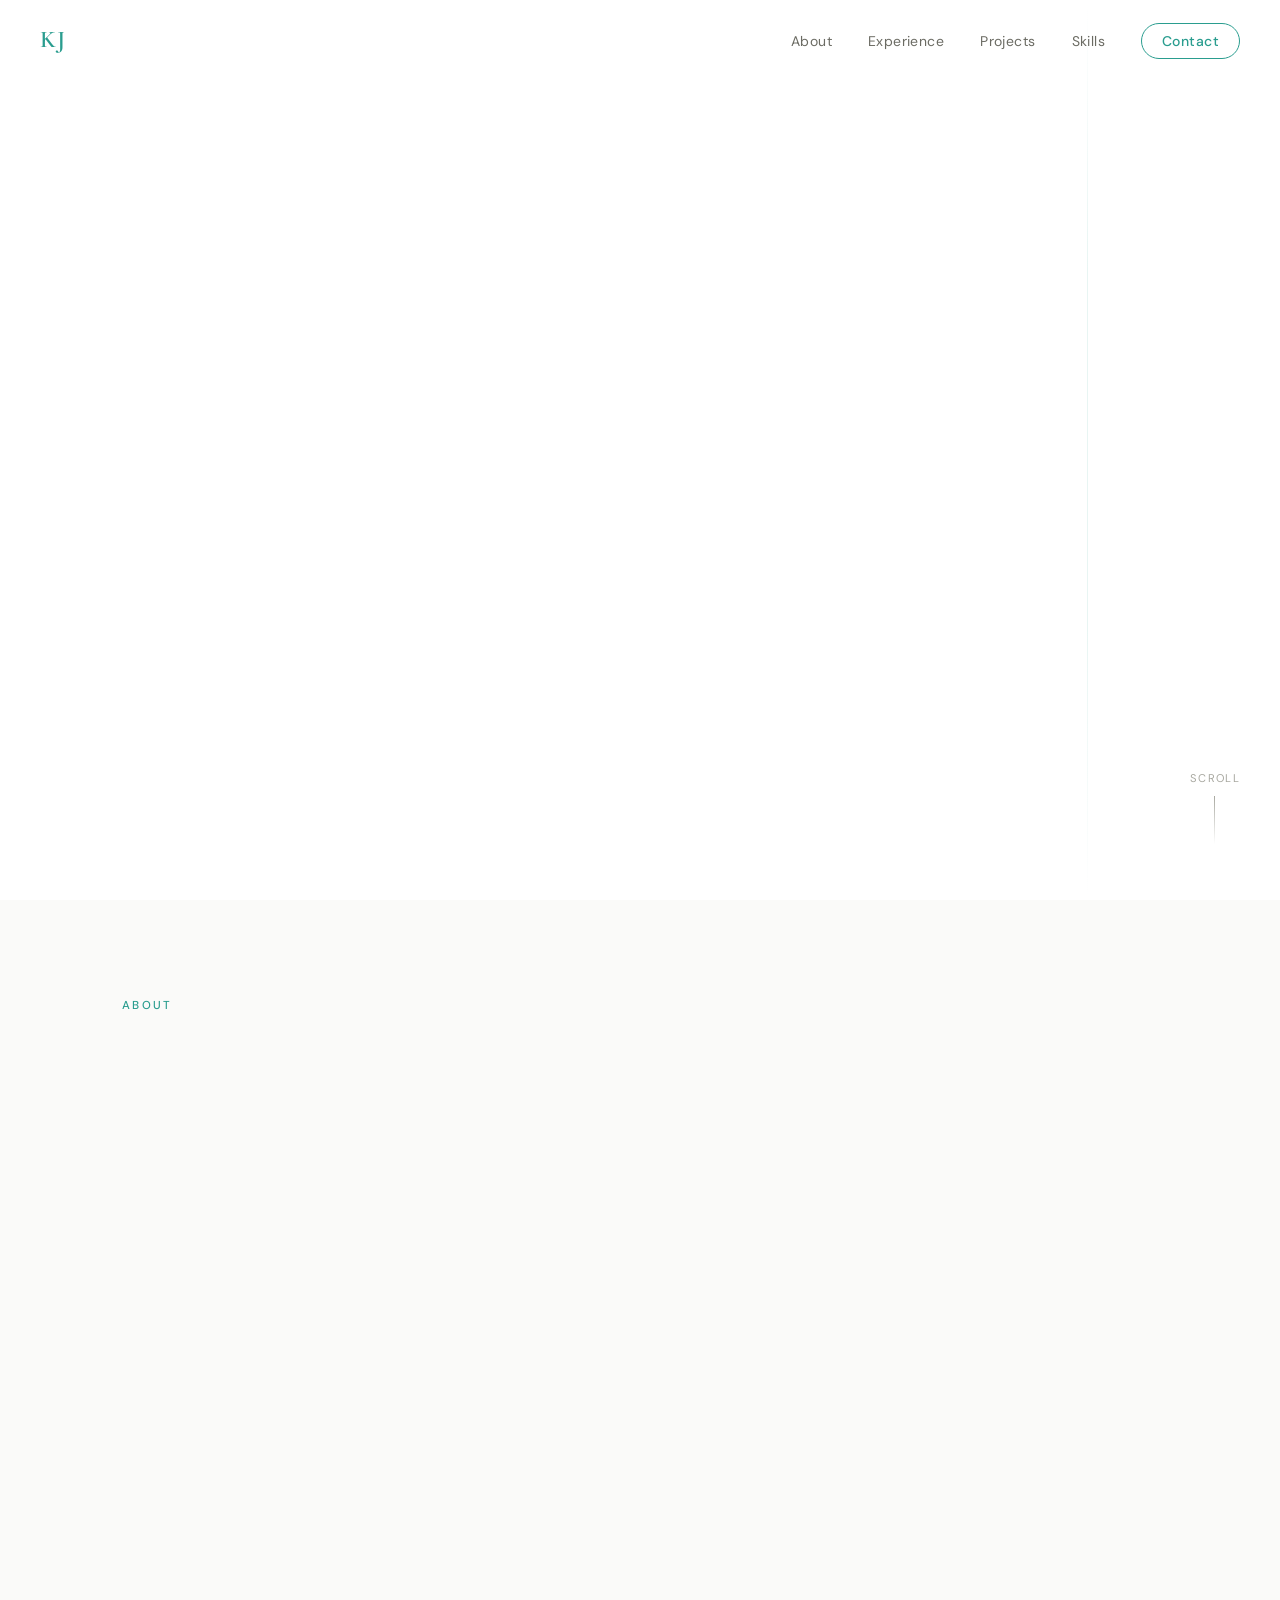
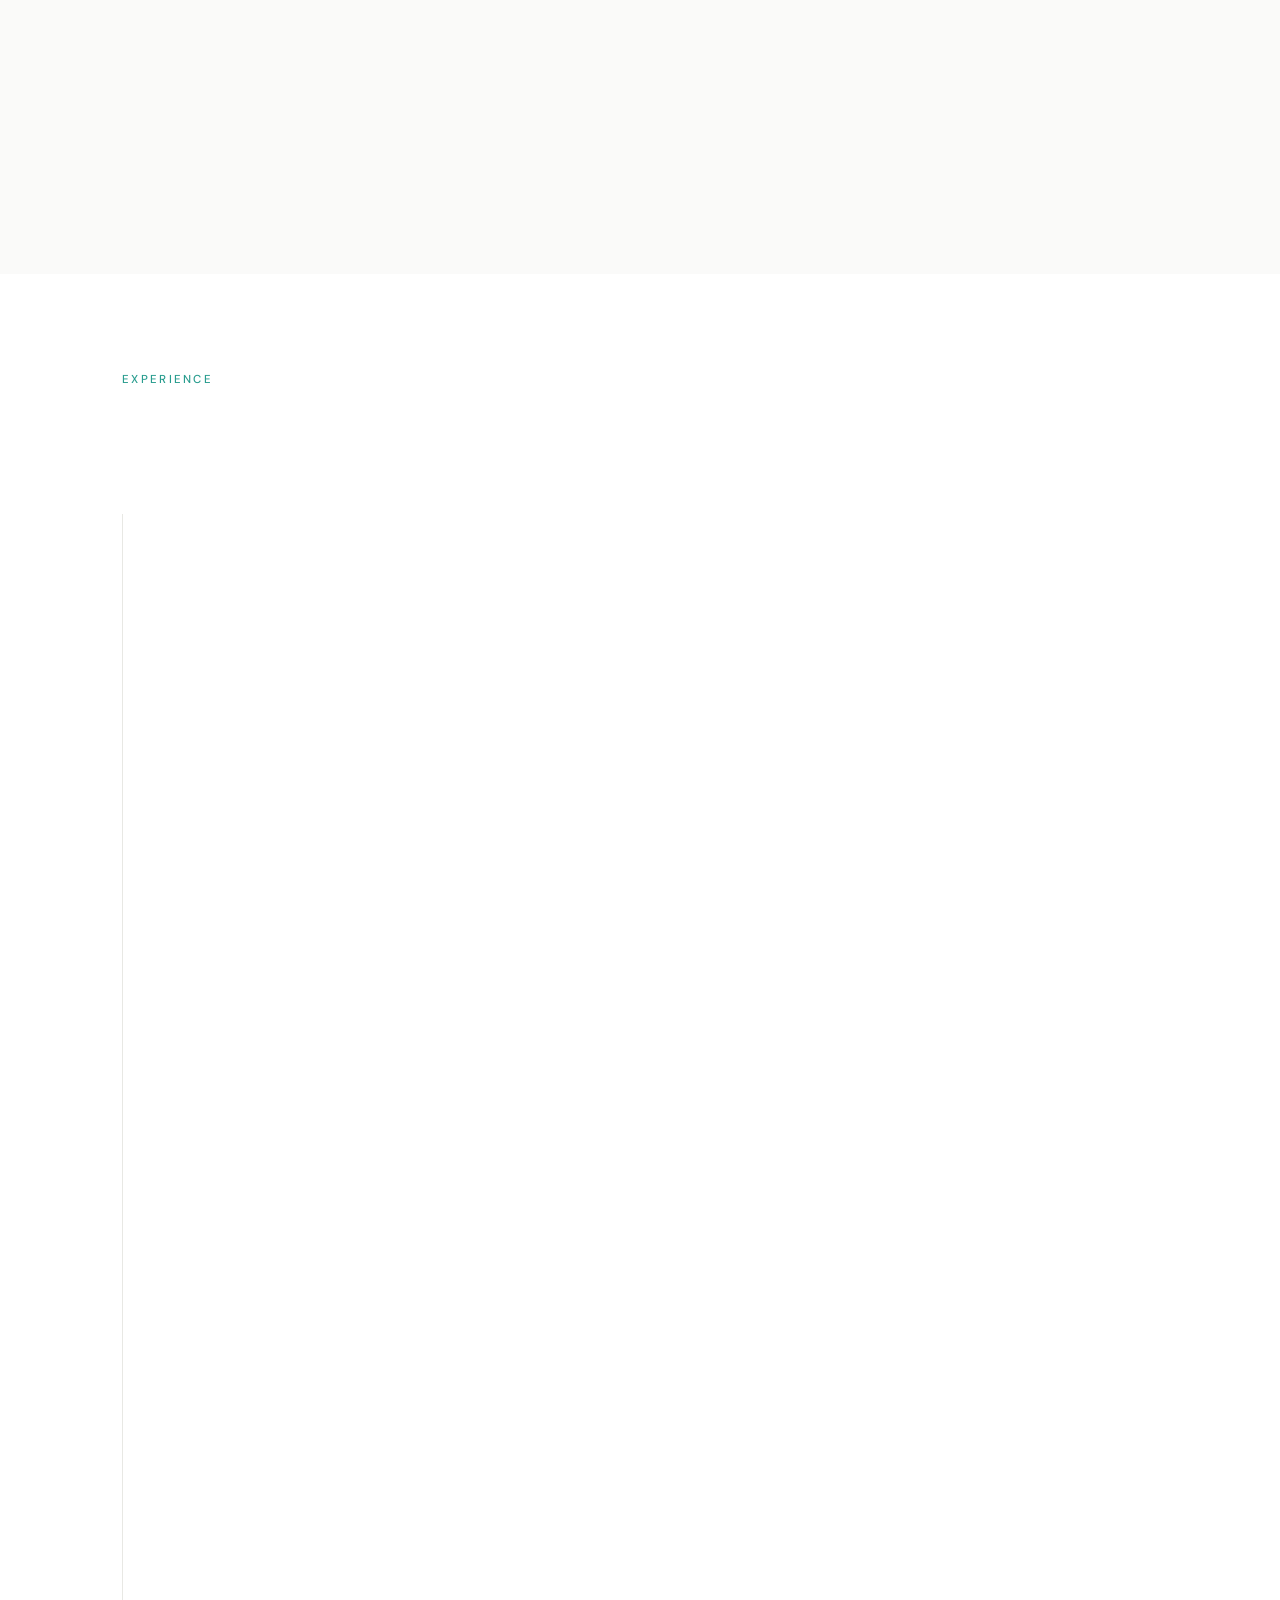
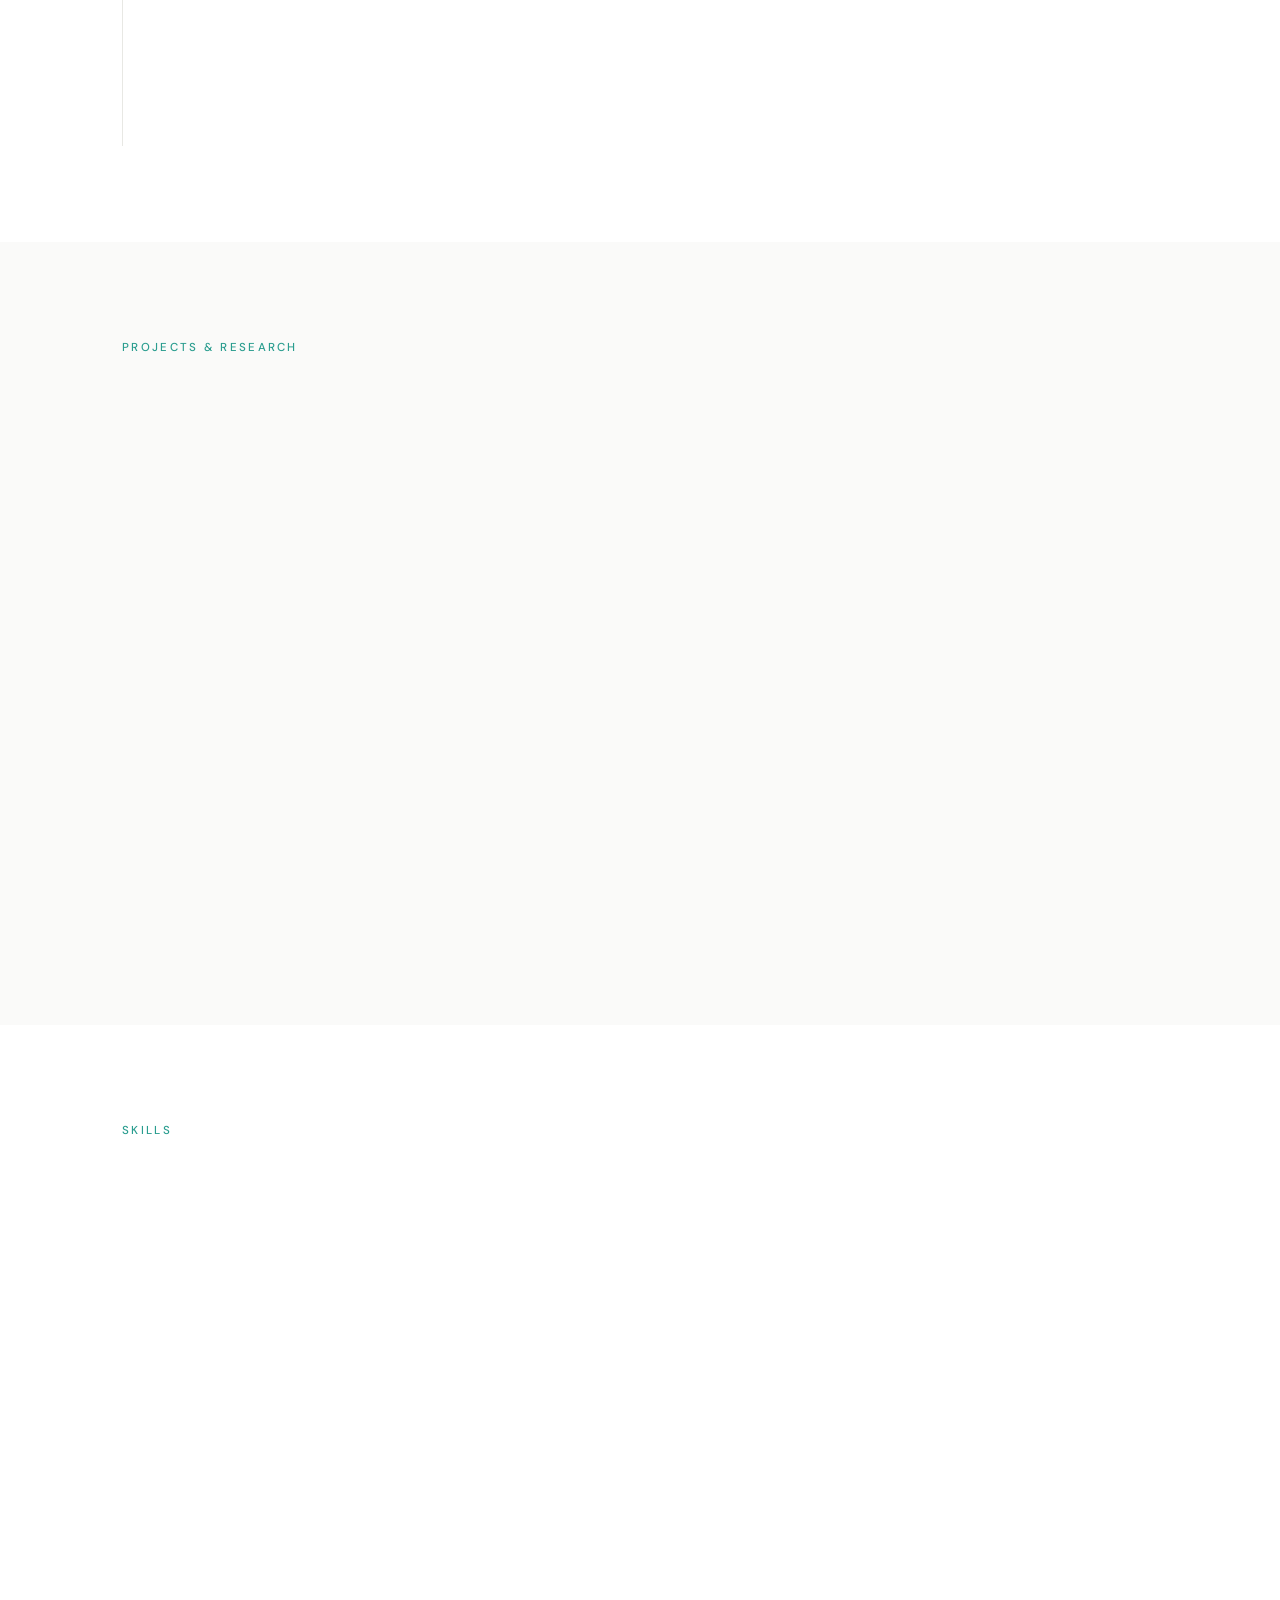
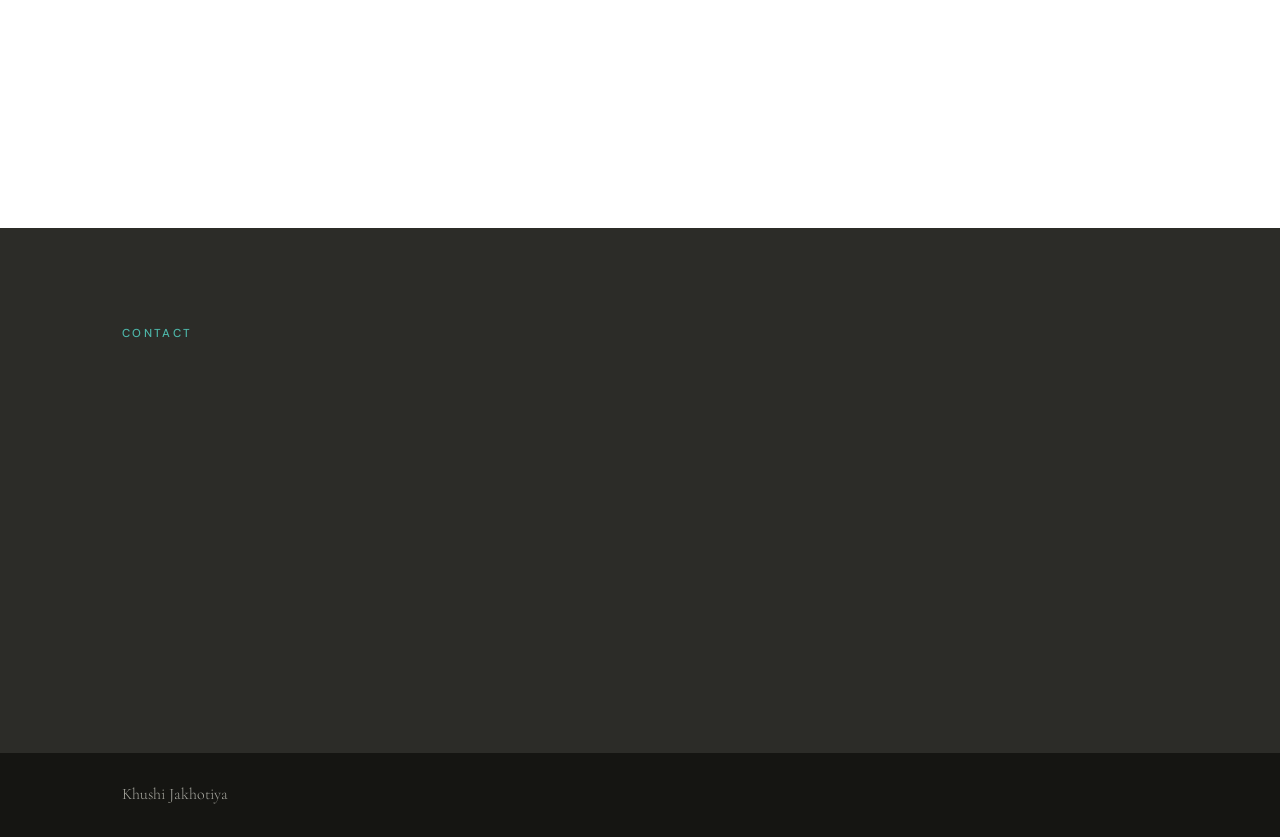
==== commit 5106dd83: "Add files via upload" ====
--- a/index.html
+++ b/index.html
@@ -149,7 +149,7 @@
 
         <div class="timeline-item reveal">
           <div class="timeline-meta">
-            <span class="timeline-date">June 2025 – Present</span>
+            <span class="timeline-date">Jun – Aug 2025</span>
             <span class="timeline-tag">Health & Safety</span>
           </div>
           <div class="timeline-body">
@@ -161,7 +161,7 @@
 
         <div class="timeline-item reveal">
           <div class="timeline-meta">
-            <span class="timeline-date">Jan 2025 – Present</span>
+            <span class="timeline-date">Jan 2025 – Jan 2026</span>
             <span class="timeline-tag">Mental Health</span>
           </div>
           <div class="timeline-body">
@@ -265,14 +265,14 @@
             <li>Epidemiology</li>
             <li>Drug Discovery</li>
             <li>Research Methods</li>
-            <li>Data Analysis</li>
+            <li>Business Analytics</li>
           </ul>
         </div>
         <div class="skill-group reveal">
           <h4>Clinical & Patient Care</h4>
           <ul>
             <li>Patient Care Excellence</li>
-            <li>Sterilization Protocols</li>
+            <li>Healthcare Operations</li>
             <li>Medication Administration</li>
             <li>Vital Signs Monitoring</li>
             <li>HIPAA Compliance</li>
@@ -292,9 +292,9 @@
           <h4>Technology & Business</h4>
           <ul>
             <li>Microsoft 365 / Excel</li>
+            <li>Tableau & Power BI</li>
+            <li>CRM / Digital Marketing</li>
             <li>QuickBooks</li>
-            <li>CRM / Digital Marketing</li>
-            <li>Data Entry & Reporting</li>
             <li>Project Management</li>
           </ul>
         </div>
@@ -303,10 +303,10 @@
       <div class="certifications reveal">
         <h4>Certifications & Credentials</h4>
         <div class="cert-pills">
-          <span class="pill">OSHA-10 General Industry</span>
-          <span class="pill">Adult CPR/AED</span>
-          <span class="pill">Microsoft 365 Dynamics</span>
-          <span class="pill">CITI Research Certification</span>
+          <span class="pill">CITI Research Certification · Jun 2025</span>
+          <span class="pill">OSHA-10 General Industry · Jun 2025</span>
+          <span class="pill">Microsoft Dynamics 365 · Jul 2025</span>
+          <span class="pill">Adult CPR/AED · Jul 2025</span>
           <span class="pill">Dean's List — Rutgers</span>
         </div>
       </div>
@@ -321,11 +321,11 @@
       <p class="contact-sub reveal">Open to opportunities in public health, research, healthcare operations, and health policy.</p>
 
       <div class="contact-grid reveal">
-        <a href="mailto:kjak976@gmail.com" class="contact-card">
+        <a href="/cdn-cgi/l/email-protection#b3d8d9d2d88a8485f3d4ded2dadf9dd0dcde" class="contact-card">
           <div class="contact-icon">✉</div>
           <div>
             <strong>Email</strong>
-            <span>kjak976@gmail.com</span>
+            <span><span class="__cf_email__" data-cfemail="bcd7d6ddd7858b8afcdbd1ddd5d092dfd3d1">[email&#160;protected]</span></span>
           </div>
         </a>
         <a href="tel:2017138563" class="contact-card">
@@ -350,10 +350,4 @@
   <footer class="footer">
     <div class="container footer-inner">
       <span class="footer-name">Khushi Jakhotiya</span>
-      <span class="footer-copy">© 2025 · Public Health · Rutgers University</span>
-    </div>
-  </footer>
-
-  <script src="main.js"></script>
-</body>
-</html>
+      <span class="footer-cop
